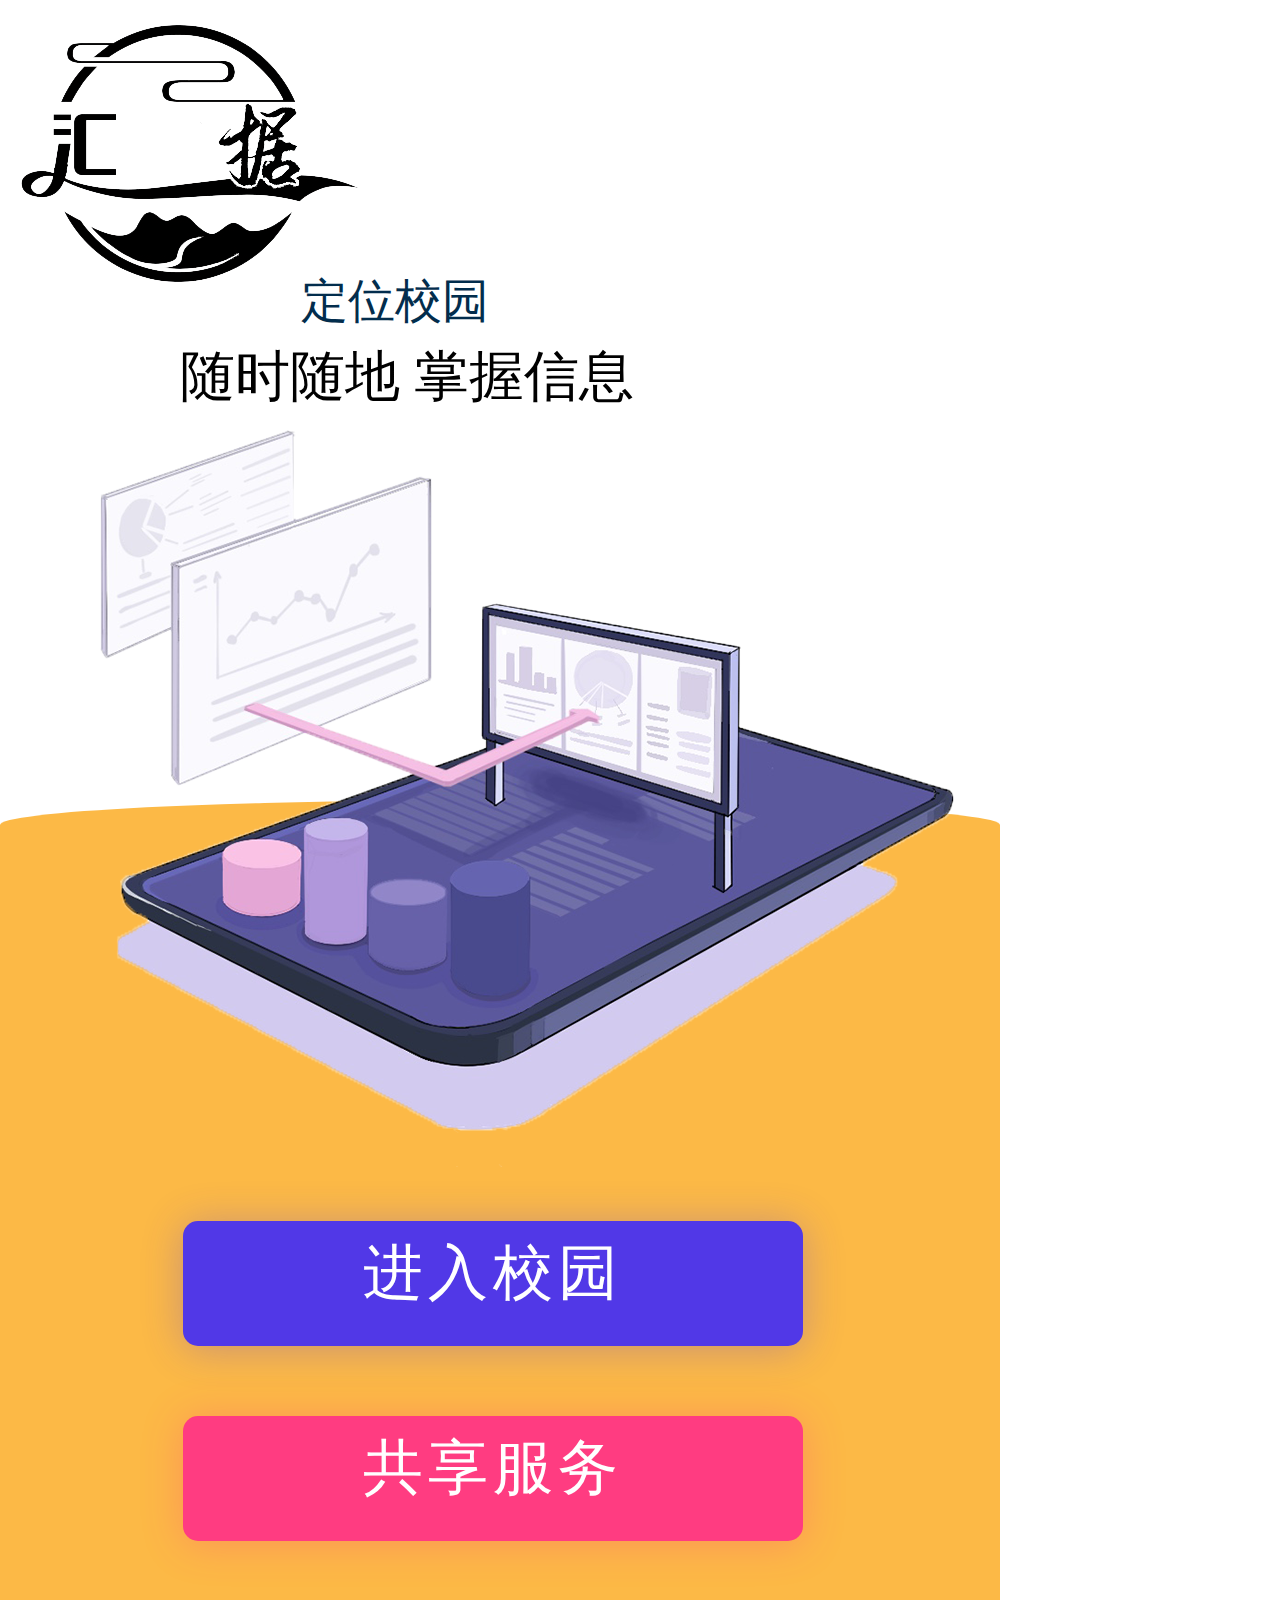
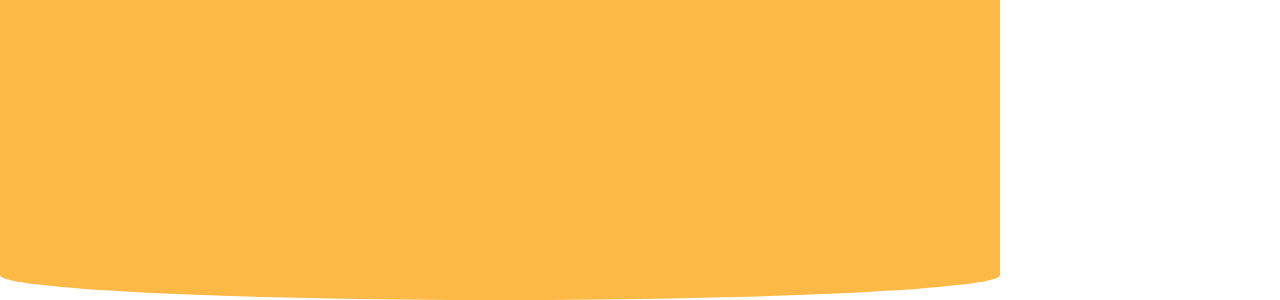
==== html/index.html @ 3d2ac335 "update" ====
<!DOCTYPE html>
<html lang="en">
<head>
  <meta charset="UTF-8">
  <title>index</title>
  <link rel="stylesheet" type="text/css" href="../css/index.css">
</head>
<body>
  <div class="background_white">
  </div>
  <div class="background_orange">
  </div>
  <div class="brand">
    <img src="../img/brand_two.png" alt="汇据">
  </div>
  <div class="orient_position">
    <p>
      定位校园
    </p>
  </div>
  <div class="blank">
  </div>
  <div class="content">
    <h1>
      随时随地&nbsp;掌握信息
    </h1>
    <img src="../img/charm.png" alt="charm">
    <div></div>
    <a href="login.html">
      <button class="go_campus">
        <span>
          进入校园
        </span>
      </button>
    </a>
    <div></div>
    <a href="login.html">
      <button class="share_service">
        <span>
          共享服务
        </span>
      </button>
    </a>
  </div>
</body>
</html>
---- css/index.css ----
* {margin: 0; padding: 0;}
.background_white {
  z-index: -1;
  height: 800px;
  width: 1000px;
  background-color: white;
  position: absolute;
}
.background_orange {
  z-index: -1;
  height: 1100px;
  width: 1000px;
  margin-top: 800px;
  position: absolute;
  background-color: #FCB946;
  border-radius: 1000px/50px;
}

.brand {
  float: left;
  margin-top: 25px;
}
.orient_position {
  float: left;
  margin-top: 270px;
  margin-left: -65px;
}
.orient_position p {
  color: #022d4d;
  font-size: 47px;
}
.blank {
  width: 1000px;
  height: 340px;
}
.content h1 {
  font-size: 55px;
  font-weight: 450;
  padding-left: 180px;
}
button {
  width: 620px;
  height: 125px;
  border: none;
  margin-top: 50px;
  margin-left: 183px;
  border-radius: 15px;
}
span {
  color: white;
  font-size: 60px;
  line-height: 1px;
  letter-spacing: 5px;
}
.go_campus {
  margin-top: 50px;
  background-color: rgb(81, 56, 231);
  box-shadow: 0 3px 40px 0 rgba(81, 56, 231, 0.3);
}
.share_service {
  margin-top: 70px;
  background-color: rgb(255, 60, 129);
  box-shadow: 0 3px 40px 0 rgba(255, 60, 129, 0.3);
}
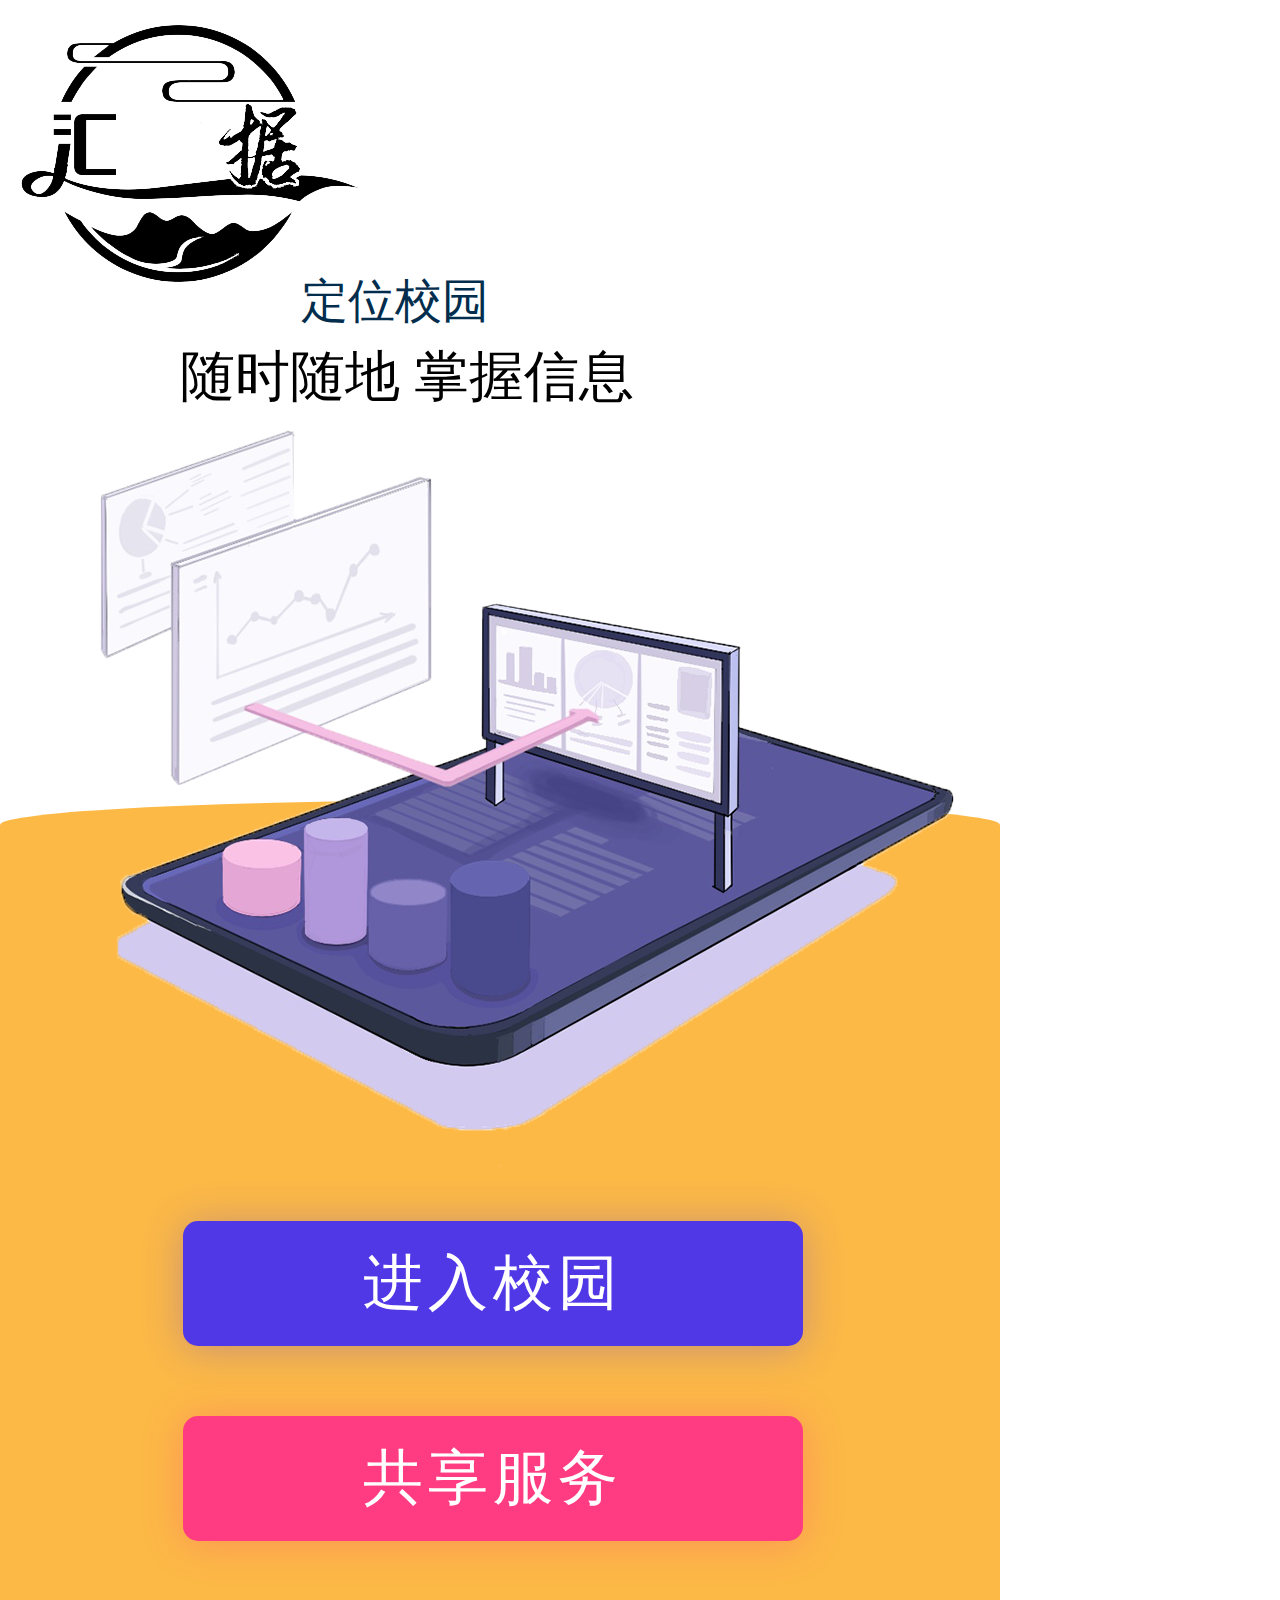
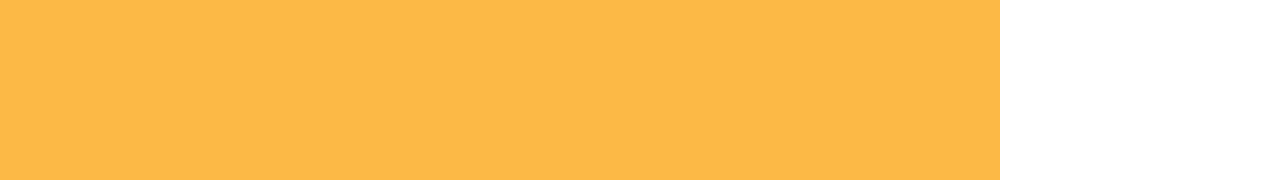
==== commit d9eae752: "update" ====
--- a/html/index.html
+++ b/html/index.html
@@ -8,7 +8,9 @@
 <body>
   <div class="background_white">
   </div>
-  <div class="background_orange">
+  <div class="orange_one">
+  </div>
+  <div class="orange_two">
   </div>
   <div class="brand">
     <img src="../img/brand_two.png" alt="汇据">
--- a/css/index.css
+++ b/css/index.css
@@ -6,14 +6,22 @@
   background-color: white;
   position: absolute;
 }
-.background_orange {
+.orange_one {
   z-index: -1;
-  height: 1100px;
+  height: 900px;
   width: 1000px;
   margin-top: 800px;
   position: absolute;
   background-color: #FCB946;
   border-radius: 1000px/50px;
+}
+.orange_two {
+  z-index: -1;
+  height: 280px;
+  width: 1000px;
+  margin-top: 1500px;
+  position: absolute;
+  background-color: #FCB946;
 }
 
 .brand {
@@ -49,7 +57,6 @@
 span {
   color: white;
   font-size: 60px;
-  line-height: 1px;
   letter-spacing: 5px;
 }
 .go_campus {
